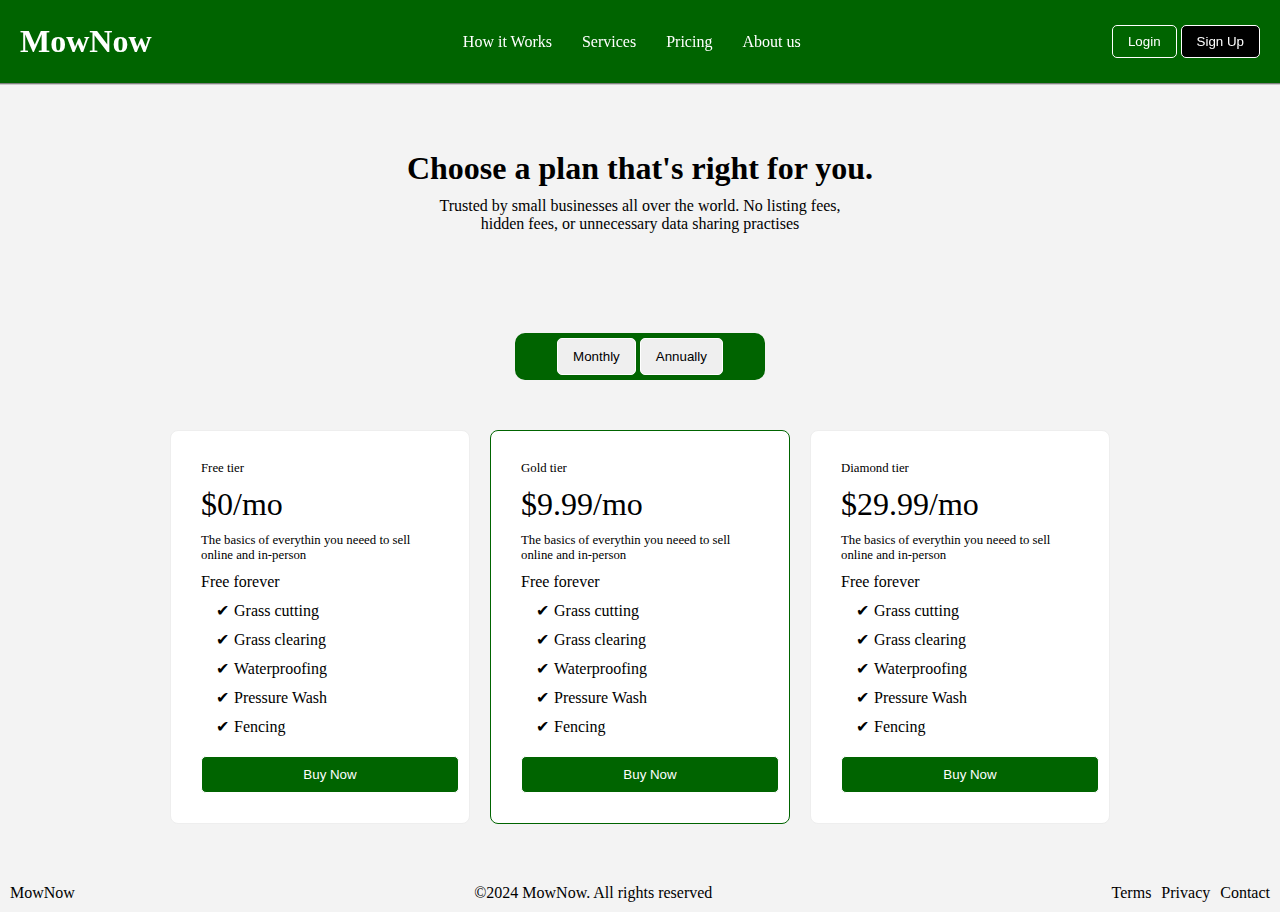
==== pricing.html @ d8f63625 "first-commit" ====
<!DOCTYPE html>
<html lang="en">
<head>
    <meta charset="UTF-8">
    <meta name="viewport" content="width=device-width, initial-scale=1.0">
    <title>Document</title>
    <link rel="stylesheet" href="style.css">
    <style>
        .first-element {
            padding-top: 150px;
        }

        body {
            background-color: #f3f3f3;
        }
    </style>
</head>
<body>
    <nav>
        <h1>MowNow</h1>
        <ul>
            <li><a href="index.html">How it Works</a></li>
            <li><a href="#">Services</a></li>
            <li><a href="#">Pricing</a></li>
            <li><a href="#">About us</a></li>
        </ul>
        <div>
            <button class="nav-btn login"><a href="#">Login</a></button>
            <button class="nav-btn signup"><a href="#">Sign Up</a></button>
        </div>
    </nav>

    <div class="first-element">
        <h2>Choose a plan that's right for you.</h2>
        <p>Trusted by small businesses all over the world. No listing fees,<br> hidden fees, or unnecessary data sharing practises</p>
    </div>
    <div class="duration">
        <div>
            <button>Monthly</button>
            <button>Annually</button>
        </div>
    </div>

    <div class="pricing-container">
        <div class="pricing">
            <p class="tier-sub">Free tier</p>
            <p class="price">$0/mo</p>
            <p class="tier-sub">The basics of everythin you neeed to sell online and in-person</p>
            <p>Free forever</p>
            <ul class="free">
                <li>Grass cutting</li>
                <li>Grass clearing</li>
                <li>Waterproofing</li>
                <li>Pressure Wash</li>
                <li>Fencing</li>
            </ul>
            <button class="pricing-btn">Buy Now</button>
        </div>

        <div class="pricing" style="border: solid 1px darkgreen;">
            <p class="tier-sub">Gold tier</p>
            <p class="price">$9.99/mo</p>
            <p class="tier-sub">The basics of everythin you neeed to sell online and in-person</p>
            <p>Free forever</p>
            <ul>
                <li>Grass cutting</li>
                <li>Grass clearing</li>
                <li>Waterproofing</li>
                <li>Pressure Wash</li>
                <li>Fencing</li>
            </ul>
            <button class="pricing-btn">Buy Now</button>
        </div>

        <div class="pricing">
            <p class="tier-sub">Diamond tier</p>
            <p class="price">$29.99/mo</p>
            <p class="tier-sub">The basics of everythin you neeed to sell online and in-person</p>
            <p>Free forever</p>
            <ul>
                <li>Grass cutting</li>
                <li>Grass clearing</li>
                <li>Waterproofing</li>
                <li>Pressure Wash</li>
                <li>Fencing</li>
            </ul>
            <button class="pricing-btn">Buy Now</button>
        </div>
    </div>


    <footer>
        <p>MowNow</p>
        <div>&copy;2024 MowNow. All rights reserved</div>
        <div>
            <ul>
                <li>Terms</li>
                <li>Privacy</li>
                <li>Contact</li>
            </ul>
        </div>
    </footer>
    
</body>
</html>
---- style.css ----
* {
    margin: 0;
    padding: 0;
    box-sizing: border-box;
}

body {
    /* font-family: Arial, Helvetica, sans-serif; */
    font-family: 'Poppins';
    position: relative;
}
nav {
    display: flex;
    justify-content: space-between;
    align-items: center;
    padding: 20px;

    border-bottom: solid 1px gray;
    box-shadow: 0px 0px 1px 0px black;
    color: white;
    position: fixed;
    width: 100%;
    background: darkgreen;
    color: white;

    z-index: 999;
}

nav ul {
    list-style: none;
    display: flex;
}

nav ul li a {
    text-decoration: none;
    padding: 5px 15px;
    color: white;
}

.nav-btn {
    padding: 8px 15px;
    cursor: pointer;
}

.nav-btn a {
    text-decoration: none;
    color: white;
}

.login {
    background: transparent;
    border: solid 1px white;
    border-radius: 5px;
}

.signup {
    background-color: black;
    border: solid 1px white;
    border-radius: 5px;
}

.signup a {
    color: white;
}


/* HERO SECTION */
.hero-section {
    display: flex;
    justify-content: center;
    align-items: center;
    height: 600px;
}

.hero-section h1 {
    font-size: 3em;
    text-align: center;
}

.hero-section p {
    font-size: 1.4em;
    text-align: center;
}

.hero-section div {
    text-align: center;
}

.hero-section input[type="email"]{
    width: 350px;
    outline: none;

}
.hero-section input[type="email"], button{
    padding: 11px 5px;
}


.hero-section button {
    background-color: darkgreen;
    color: white;
    border-radius: 5px;
    border: solid 2px darkgreen;
    cursor: pointer;
}


/* KEY FEATURES */
section.key-features-section {
    background-color: #eee;
    padding-bottom: 50px;
    
}

.feature img {
    width: 100px;
}

section.key-features-section, .how-it-works {
    text-align: center;
    padding: 20px;
    height: 600px;
    display: flex;
    justify-content: center;
    align-items: center;
    flex-direction: column;
}

.key-features-section h2, .how-it-works h2 {
    text-align: center;
    padding: 50px;
}
.features {
    display: flex;
    justify-content: space-around;
    align-items: center;

}


.circle {
    background-color: darkgreen;
    color: white;
    border-radius: 50%;
    width: 100%;
    height: 100%;
    display: flex;
    justify-content: center;
    align-items: center;
    font-weight: bold;
    }
      


#ready {
    background: darkgreen;
    color: white;
    display: flex;
    justify-content: center;
    align-items: center;
    height: 350px;
    text-align: center;
}

.ready-container h2 {
    margin: 5px;
    font-size: 2em;
}

.ready-container p {
    margin: 10px;
}

.ready-container input[type="email"]{
    width: 350px;
    margin: 5px 0;
    border-radius: 5px;
    border: solid 1px white;
}
.ready-container input[type="email"], button{
    padding: 10px 15px;
    margin: 5px 0;
    border-radius: 5px;
    border: solid 1px white;
}

/* FOOTER */
footer {
    display: flex;
    justify-content: space-between;
    padding: 10px;
}

footer ul {
    list-style-type: none;
    display: flex;
    gap: 10px;
}

/* PRICING PAGE */
.pricing-container {
    display: flex;
    justify-content: center;
    align-items: center;
    gap: 20px;
    margin: 50px 0;
}

.duration {
    background-color: darkgreen;
    text-align: center;
    width: 250px;
    margin: 0 auto;
    border-radius: 10px;

}

.pricing {
    width: 300px;
    border: solid 1px #eee;
    padding: 20px;
    background-color: white;
    border-radius: 8px;
}

.first-element {
    padding-bottom: 100px;
    text-align: center;
}

.first-element h2 {
    font-size: 2em;
    margin-bottom: 10px;
}

.tier-sub {
    font-size: 0.8em;
}

.price {
    font-size: 2em;
}

.pricing-btn {
    background-color: darkgreen;
    color: white;
    padding: 10px 20px;
    width: 100%;
}

.pricing * {
    margin: 10px;
}

.pricing ul {
    list-style: none;
}

.pricing ul li:before {
    content: '✔';
    margin: 0 5px;
}
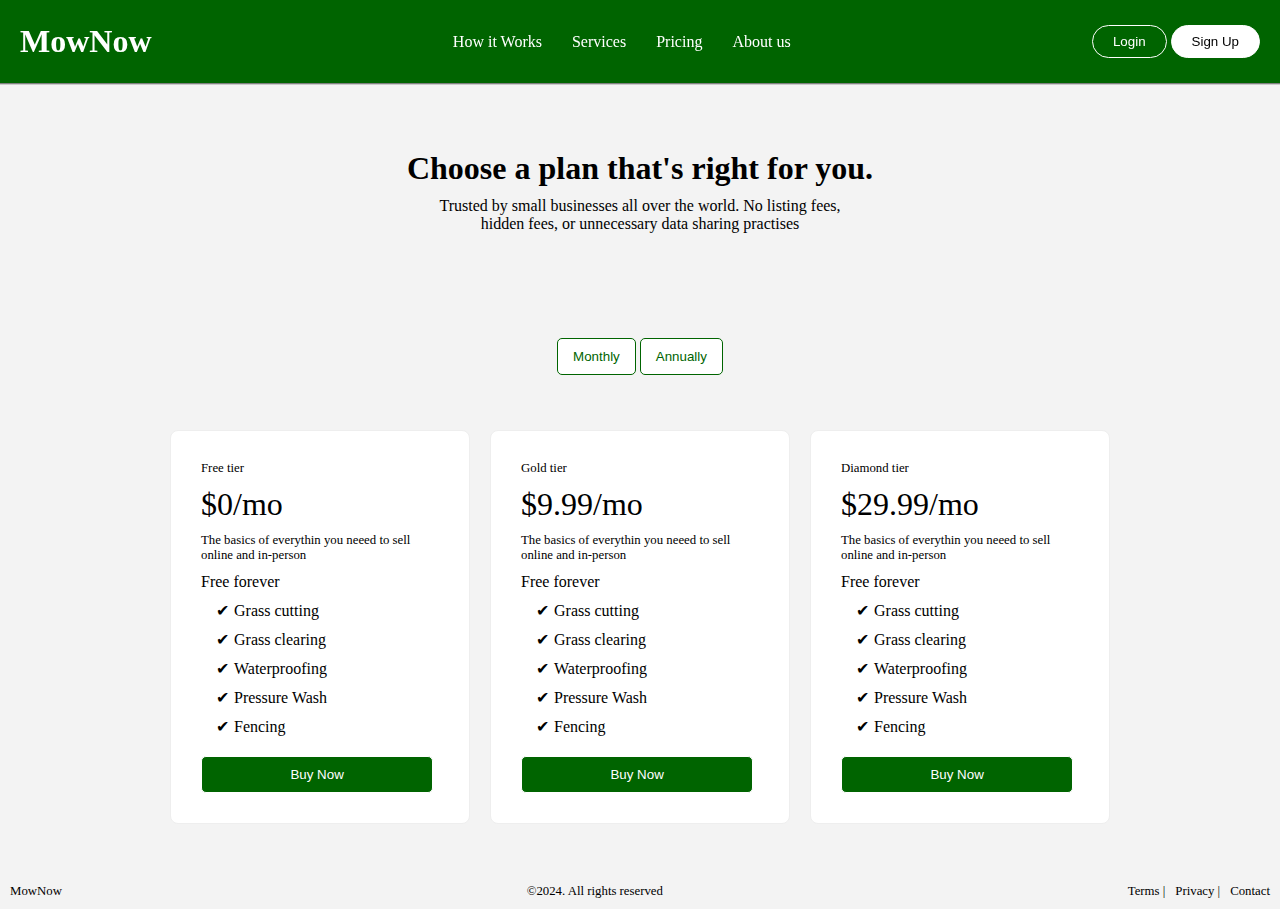
==== commit c55765f2: "Add files via upload" ====
--- a/pricing.html
+++ b/pricing.html
@@ -1,105 +1,105 @@
-<!DOCTYPE html>
-<html lang="en">
-<head>
-    <meta charset="UTF-8">
-    <meta name="viewport" content="width=device-width, initial-scale=1.0">
-    <title>Document</title>
-    <link rel="stylesheet" href="style.css">
-    <style>
-        .first-element {
-            padding-top: 150px;
-        }
-
-        body {
-            background-color: #f3f3f3;
-        }
-    </style>
-</head>
-<body>
-    <nav>
-        <h1>MowNow</h1>
-        <ul>
-            <li><a href="index.html">How it Works</a></li>
-            <li><a href="#">Services</a></li>
-            <li><a href="#">Pricing</a></li>
-            <li><a href="#">About us</a></li>
-        </ul>
-        <div>
-            <button class="nav-btn login"><a href="#">Login</a></button>
-            <button class="nav-btn signup"><a href="#">Sign Up</a></button>
-        </div>
-    </nav>
-
-    <div class="first-element">
-        <h2>Choose a plan that's right for you.</h2>
-        <p>Trusted by small businesses all over the world. No listing fees,<br> hidden fees, or unnecessary data sharing practises</p>
-    </div>
-    <div class="duration">
-        <div>
-            <button>Monthly</button>
-            <button>Annually</button>
-        </div>
-    </div>
-
-    <div class="pricing-container">
-        <div class="pricing">
-            <p class="tier-sub">Free tier</p>
-            <p class="price">$0/mo</p>
-            <p class="tier-sub">The basics of everythin you neeed to sell online and in-person</p>
-            <p>Free forever</p>
-            <ul class="free">
-                <li>Grass cutting</li>
-                <li>Grass clearing</li>
-                <li>Waterproofing</li>
-                <li>Pressure Wash</li>
-                <li>Fencing</li>
-            </ul>
-            <button class="pricing-btn">Buy Now</button>
-        </div>
-
-        <div class="pricing" style="border: solid 1px darkgreen;">
-            <p class="tier-sub">Gold tier</p>
-            <p class="price">$9.99/mo</p>
-            <p class="tier-sub">The basics of everythin you neeed to sell online and in-person</p>
-            <p>Free forever</p>
-            <ul>
-                <li>Grass cutting</li>
-                <li>Grass clearing</li>
-                <li>Waterproofing</li>
-                <li>Pressure Wash</li>
-                <li>Fencing</li>
-            </ul>
-            <button class="pricing-btn">Buy Now</button>
-        </div>
-
-        <div class="pricing">
-            <p class="tier-sub">Diamond tier</p>
-            <p class="price">$29.99/mo</p>
-            <p class="tier-sub">The basics of everythin you neeed to sell online and in-person</p>
-            <p>Free forever</p>
-            <ul>
-                <li>Grass cutting</li>
-                <li>Grass clearing</li>
-                <li>Waterproofing</li>
-                <li>Pressure Wash</li>
-                <li>Fencing</li>
-            </ul>
-            <button class="pricing-btn">Buy Now</button>
-        </div>
-    </div>
-
-
-    <footer>
-        <p>MowNow</p>
-        <div>&copy;2024 MowNow. All rights reserved</div>
-        <div>
-            <ul>
-                <li>Terms</li>
-                <li>Privacy</li>
-                <li>Contact</li>
-            </ul>
-        </div>
-    </footer>
-    
-</body>
+<!DOCTYPE html>
+<html lang="en">
+<head>
+    <meta charset="UTF-8">
+    <meta name="viewport" content="width=device-width, initial-scale=1.0">
+    <title>Document</title>
+    <link rel="stylesheet" href="style.css">
+    <style>
+        .first-element {
+            padding-top: 150px;
+        }
+
+        body {
+            background-color: #f3f3f3;
+        }
+    </style>
+</head>
+<body>
+    <nav>
+        <h1>MowNow</h1>
+        <ul>
+            <li><a href="index.html">How it Works</a></li>
+            <li><a href="#">Services</a></li>
+            <li><a href="#">Pricing</a></li>
+            <li><a href="#">About us</a></li>
+        </ul>
+        <div>
+            <button class="nav-btn login"><a href="#">Login</a></button>
+            <button class="nav-btn signup"><a href="#">Sign Up</a></button>
+        </div>
+    </nav>
+
+    <div class="first-element">
+        <h2>Choose a plan that's right for you.</h2>
+        <p>Trusted by small businesses all over the world. No listing fees,<br> hidden fees, or unnecessary data sharing practises</p>
+    </div>
+    <div class="duration">
+        <div>
+            <button style="border: solid 1px darkgreen; color: darkgreen; background-color: white; cursor: pointer">Monthly</button>
+            <button style="border: solid 1px darkgreen; color: darkgreen; background-color: white; cursor: pointer">Annually</button>
+        </div>
+    </div>
+
+    <div class="pricing-container">
+        <div class="pricing">
+            <p class="tier-sub">Free tier</p>
+            <p class="price">$0/mo</p>
+            <p class="tier-sub">The basics of everythin you neeed to sell online and in-person</p>
+            <p>Free forever</p>
+            <ul class="free">
+                <li>Grass cutting</li>
+                <li>Grass clearing</li>
+                <li>Waterproofing</li>
+                <li>Pressure Wash</li>
+                <li>Fencing</li>
+            </ul>
+            <button class="pricing-btn">Buy Now</button>
+        </div>
+
+        <div class="pricing">
+            <p class="tier-sub">Gold tier</p>
+            <p class="price">$9.99/mo</p>
+            <p class="tier-sub">The basics of everythin you neeed to sell online and in-person</p>
+            <p>Free forever</p>
+            <ul>
+                <li>Grass cutting</li>
+                <li>Grass clearing</li>
+                <li>Waterproofing</li>
+                <li>Pressure Wash</li>
+                <li>Fencing</li>
+            </ul>
+            <button class="pricing-btn">Buy Now</button>
+        </div>
+
+        <div class="pricing">
+            <p class="tier-sub">Diamond tier</p>
+            <p class="price">$29.99/mo</p>
+            <p class="tier-sub">The basics of everythin you neeed to sell online and in-person</p>
+            <p>Free forever</p>
+            <ul>
+                <li>Grass cutting</li>
+                <li>Grass clearing</li>
+                <li>Waterproofing</li>
+                <li>Pressure Wash</li>
+                <li>Fencing</li>
+            </ul>
+            <button class="pricing-btn">Buy Now</button>
+        </div>
+    </div>
+
+
+    <footer>
+        <p>MowNow</p>
+        <div>&copy;2024. All rights reserved</div>
+        <div>
+            <ul>
+                <li>Terms |</li>
+                <li> Privacy | </li>
+                <li>Contact</li>
+            </ul>
+        </div>
+    </footer>
+    
+</body>
 </html>--- a/style.css
+++ b/style.css
@@ -1,263 +1,286 @@
-* {
-    margin: 0;
-    padding: 0;
-    box-sizing: border-box;
-}
-
-body {
-    /* font-family: Arial, Helvetica, sans-serif; */
-    font-family: 'Poppins';
-    position: relative;
-}
-nav {
-    display: flex;
-    justify-content: space-between;
-    align-items: center;
-    padding: 20px;
-
-    border-bottom: solid 1px gray;
-    box-shadow: 0px 0px 1px 0px black;
-    color: white;
-    position: fixed;
-    width: 100%;
-    background: darkgreen;
-    color: white;
-
-    z-index: 999;
-}
-
-nav ul {
-    list-style: none;
-    display: flex;
-}
-
-nav ul li a {
-    text-decoration: none;
-    padding: 5px 15px;
-    color: white;
-}
-
-.nav-btn {
-    padding: 8px 15px;
-    cursor: pointer;
-}
-
-.nav-btn a {
-    text-decoration: none;
-    color: white;
-}
-
-.login {
-    background: transparent;
-    border: solid 1px white;
-    border-radius: 5px;
-}
-
-.signup {
-    background-color: black;
-    border: solid 1px white;
-    border-radius: 5px;
-}
-
-.signup a {
-    color: white;
-}
-
-
-/* HERO SECTION */
-.hero-section {
-    display: flex;
-    justify-content: center;
-    align-items: center;
-    height: 600px;
-}
-
-.hero-section h1 {
-    font-size: 3em;
-    text-align: center;
-}
-
-.hero-section p {
-    font-size: 1.4em;
-    text-align: center;
-}
-
-.hero-section div {
-    text-align: center;
-}
-
-.hero-section input[type="email"]{
-    width: 350px;
-    outline: none;
-
-}
-.hero-section input[type="email"], button{
-    padding: 11px 5px;
-}
-
-
-.hero-section button {
-    background-color: darkgreen;
-    color: white;
-    border-radius: 5px;
-    border: solid 2px darkgreen;
-    cursor: pointer;
-}
-
-
-/* KEY FEATURES */
-section.key-features-section {
-    background-color: #eee;
-    padding-bottom: 50px;
-    
-}
-
-.feature img {
-    width: 100px;
-}
-
-section.key-features-section, .how-it-works {
-    text-align: center;
-    padding: 20px;
-    height: 600px;
-    display: flex;
-    justify-content: center;
-    align-items: center;
-    flex-direction: column;
-}
-
-.key-features-section h2, .how-it-works h2 {
-    text-align: center;
-    padding: 50px;
-}
-.features {
-    display: flex;
-    justify-content: space-around;
-    align-items: center;
-
-}
-
-
-.circle {
-    background-color: darkgreen;
-    color: white;
-    border-radius: 50%;
-    width: 100%;
-    height: 100%;
-    display: flex;
-    justify-content: center;
-    align-items: center;
-    font-weight: bold;
-    }
-      
-
-
-#ready {
-    background: darkgreen;
-    color: white;
-    display: flex;
-    justify-content: center;
-    align-items: center;
-    height: 350px;
-    text-align: center;
-}
-
-.ready-container h2 {
-    margin: 5px;
-    font-size: 2em;
-}
-
-.ready-container p {
-    margin: 10px;
-}
-
-.ready-container input[type="email"]{
-    width: 350px;
-    margin: 5px 0;
-    border-radius: 5px;
-    border: solid 1px white;
-}
-.ready-container input[type="email"], button{
-    padding: 10px 15px;
-    margin: 5px 0;
-    border-radius: 5px;
-    border: solid 1px white;
-}
-
-/* FOOTER */
-footer {
-    display: flex;
-    justify-content: space-between;
-    padding: 10px;
-}
-
-footer ul {
-    list-style-type: none;
-    display: flex;
-    gap: 10px;
-}
-
-/* PRICING PAGE */
-.pricing-container {
-    display: flex;
-    justify-content: center;
-    align-items: center;
-    gap: 20px;
-    margin: 50px 0;
-}
-
-.duration {
-    background-color: darkgreen;
-    text-align: center;
-    width: 250px;
-    margin: 0 auto;
-    border-radius: 10px;
-
-}
-
-.pricing {
-    width: 300px;
-    border: solid 1px #eee;
-    padding: 20px;
-    background-color: white;
-    border-radius: 8px;
-}
-
-.first-element {
-    padding-bottom: 100px;
-    text-align: center;
-}
-
-.first-element h2 {
-    font-size: 2em;
-    margin-bottom: 10px;
-}
-
-.tier-sub {
-    font-size: 0.8em;
-}
-
-.price {
-    font-size: 2em;
-}
-
-.pricing-btn {
-    background-color: darkgreen;
-    color: white;
-    padding: 10px 20px;
-    width: 100%;
-}
-
-.pricing * {
-    margin: 10px;
-}
-
-.pricing ul {
-    list-style: none;
-}
-
-.pricing ul li:before {
-    content: '✔';
-    margin: 0 5px;
-}
-
+* {
+    margin: 0;
+    padding: 0;
+    box-sizing: border-box;
+}
+
+body {
+    /* font-family: Arial, Helvetica, sans-serif; */
+    font-family: 'Poppins';
+    position: relative;
+}
+nav {
+    display: flex;
+    justify-content: space-between;
+    align-items: center;
+    padding: 20px;
+
+    border-bottom: solid 1px gray;
+    box-shadow: 0px 0px 1px 0px black;
+    color: white;
+    position: fixed;
+    width: 100%;
+    background: darkgreen;
+    color: white;
+
+    z-index: 999;
+}
+
+nav ul {
+    list-style: none;
+    display: flex;
+}
+
+nav ul li a {
+    text-decoration: none;
+    padding: 5px 15px;
+    color: white;
+}
+
+.nav-btn {
+    padding: 8px 20px;
+    cursor: pointer;
+}
+
+.nav-btn a {
+    text-decoration: none;
+    color: white;
+}
+
+.login {
+    background: transparent;
+    border: solid 1px white;
+    border-radius: 20px;
+}
+
+.signup {
+    background-color: white;
+    border: solid 1px white;
+    border-radius: 20px;
+}
+
+.signup a {
+    color: black;
+}
+
+
+
+/* HERO SECTION */
+.hero-section {
+    display: flex;
+    justify-content: center;
+    align-items: center;
+    height: 600px;
+}
+
+.hero-section h1 {
+    font-size: 3em;
+    text-align: center;
+}
+
+.hero-section p {
+    font-size: 1.4em;
+    text-align: center;
+}
+
+.hero-section div {
+    text-align: center;
+}
+
+.hero-section input[type="email"]{
+    width: 350px;
+    outline: none;
+
+}
+.hero-section input[type="email"], button{
+    padding: 11px 5px;
+}
+
+
+.hero-section button {
+    background-color: darkgreen;
+    color: white;
+    border-radius: 5px;
+    border: solid 2px darkgreen;
+    cursor: pointer;
+}
+
+
+/* KEY FEATURES */
+section.key-features-section {
+    background-color: #eee;
+    padding-bottom: 50px;
+    
+}
+
+.feature img {
+    width: 100px;
+}
+
+section.key-features-section, .how-it-works {
+    text-align: center;
+    padding: 20px;
+    height: 600px;
+    display: flex;
+    justify-content: center;
+    align-items: center;
+    flex-direction: column;
+}
+
+.key-features-section h2, .how-it-works h2 {
+    text-align: center;
+    padding-bottom: 50px;
+}
+.features {
+    display: flex;
+    justify-content: space-around;
+    align-items: center;
+    gap: 30px;
+
+}
+
+.how-it-works-feature {
+    display: flex;
+    align-items: center;
+    justify-content: center;
+    flex-direction: column;
+    gap: 20px;
+}
+
+.circle {
+    background-color: darkgreen;
+    color: white;
+    border-radius: 50%;
+    width: 100px;
+    height: 100px;
+    display: flex;
+    justify-content: center;
+    align-items: center;
+    font-weight: bold;
+    text-align: center;
+}
+      
+
+
+#ready {
+    background: darkgreen;
+    color: white;
+    display: flex;
+    justify-content: center;
+    align-items: center;
+    height: 350px;
+    text-align: center;
+}
+
+.ready-container h2 {
+    margin: 5px;
+    font-size: 2em;
+}
+
+.ready-container p {
+    margin: 10px;
+}
+
+.ready-container input[type="email"]{
+    width: 350px;
+    margin: 5px 0;
+    border-radius: 5px;
+    border: solid 1px white;
+}
+.ready-container input[type="email"], button{
+    padding: 10px 15px;
+    margin: 5px 0;
+    border-radius: 5px;
+    border: solid 1px white;
+}
+
+
+/* PRICING PAGE */
+.pricing-container {
+    display: flex;
+    justify-content: center;
+    align-items: center;
+    gap: 20px;
+    margin: 50px 0;
+}
+
+.duration {
+    text-align: center;
+    width: 250px;
+    margin: 0 auto;
+    border-radius: 10px;
+
+}
+
+.pricing {
+    width: 300px;
+    border: solid 1px #eee;
+    padding: 20px;
+    background-color: white;
+    border-radius: 8px;
+}
+
+.pricing:hover {
+    outline: solid 2px darkgreen;
+    transform: scale(1.1);
+    transition: 0.3s ease;
+}
+
+.first-element {
+    padding-bottom: 100px;
+    text-align: center;
+}
+
+.first-element h2 {
+    font-size: 2em;
+    margin-bottom: 10px;
+}
+
+.tier-sub {
+    font-size: 0.8em;
+}
+
+.price {
+    font-size: 2em;
+}
+
+.pricing-btn {
+    background-color: darkgreen;
+    color: white;
+    padding: 10px 20px;
+    width: 90%;
+    cursor: pointer;
+}
+
+.pricing * {
+    margin: 10px;
+}
+
+.pricing ul {
+    list-style: none;
+}
+
+.pricing ul li:before {
+    content: '✔';
+    margin: 0 5px;
+}
+
+
+/* FOOTER */
+footer {
+    display: flex;
+    justify-content: space-between;
+    padding: 10px;
+    font-size: 0.8rem;
+}
+
+footer ul {
+    list-style-type: none;
+    display: flex;
+    gap: 10px;
+}
+
+
+@media screen and (max-width: 700px){
+
+}